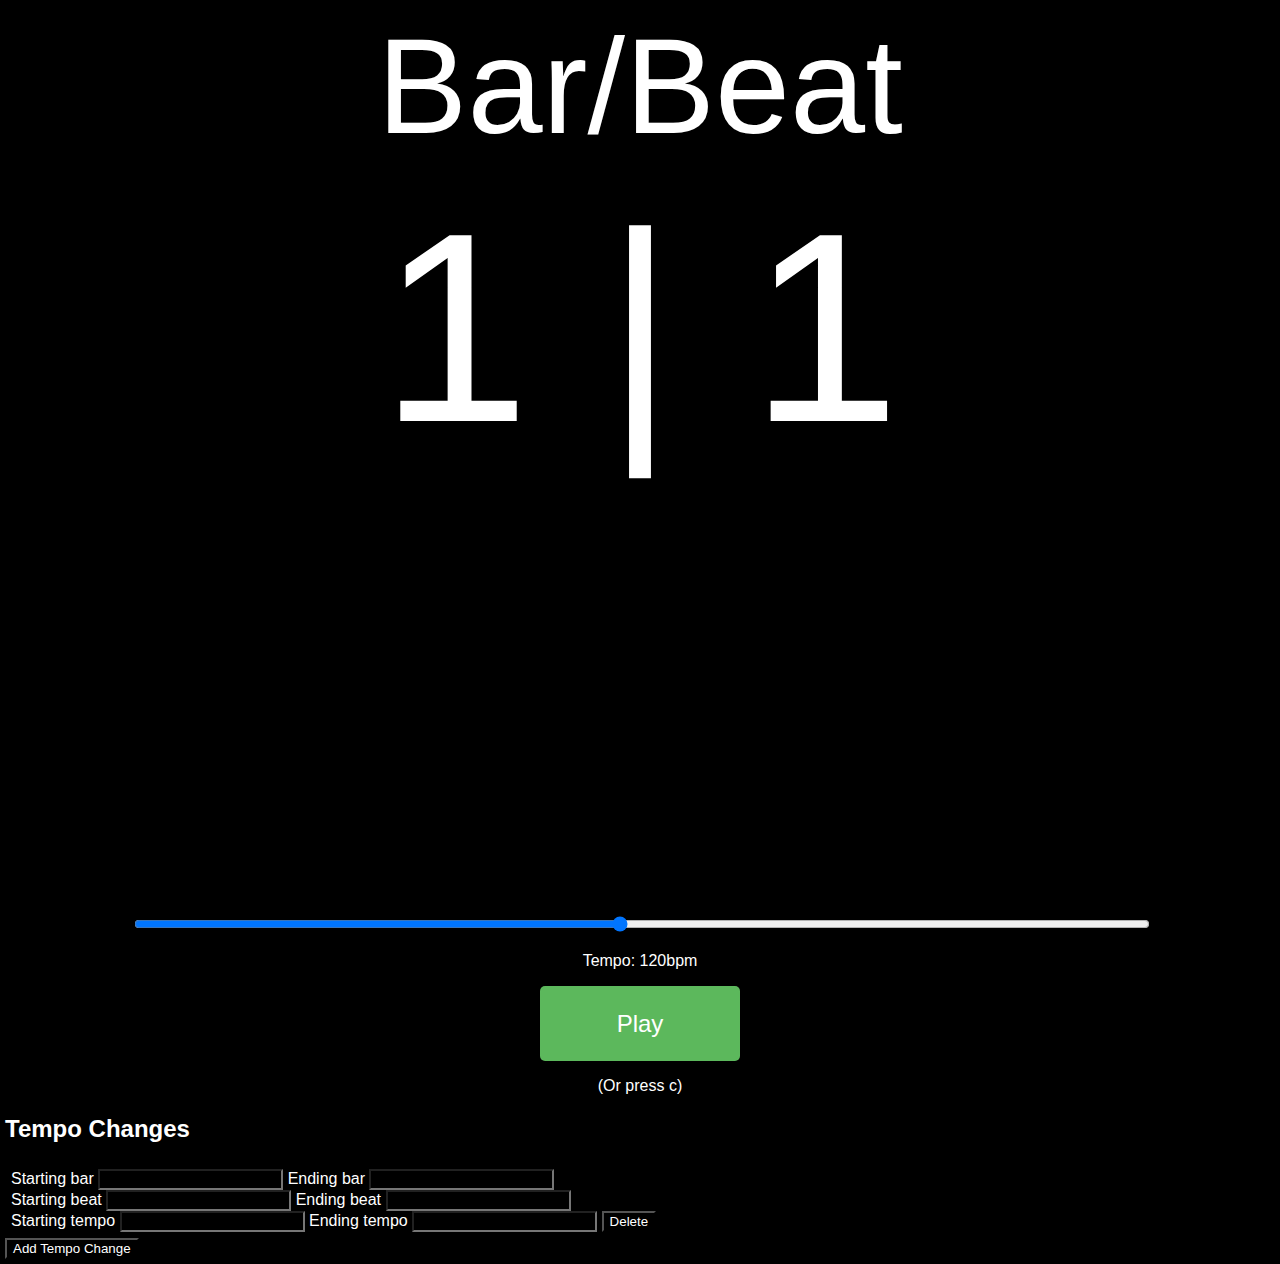
==== index.html @ cd86cff8 "rename for github pages" ====
<!DOCTYPE html>

<html>
    <head>
        <meta charset="utf-8">
        <link href="metronome.css" rel="stylesheet" type="text/css">
    </head>

    <body>
        <main>
        <div id="top-header">
            <p>Bar/Beat</p>
        </div>
        <div id="main-focus">
        <p><span id="bar-text">1</span> | <span id="beat-text">1</span></p>
        </div>
        </main>

        <div id="controls">
        <div class="slide-container">
            <input type="range" min="10" max="240" value="120" class="slider" id="tempo-slider">
            <p>Tempo: <span id="tempo-text">120</span>bpm</p>
        </div>
        <div class="centered">
            <button id="toggle-button">Play</button>
            <p>(Or press c)</p>
        </div>


        <div class="tempo-changes">
            <h2>Tempo Changes</h2>
                <form class="tempo-change">
                    <label for="starting-bar">Starting bar</label>
                    <input type="number" name="starting-bar">
                    <label for="ending-bar">Ending bar</label>
                    <input type="number" name="ending-bar">
                    <br>
                    <label for="starting-beat">Starting beat</label>
                    <input type="number" name="starting-beat">
                    <label for="ending-beat">Ending beat</label>
                    <input type="number" name="ending-beat">
                    <br>
                    <label for="starting-tempo">Starting tempo</label>
                    <input type="number" name="starting-tempo">
                    <label for="ending-tempo">Ending tempo</label>
                    <input type="number" name="ending-tempo">
                    <button type="button">Delete</button>
                </form>
        </div>
        <button id="add-tempo-change">Add Tempo Change</button>


        </div>

        <!--
        <div class="signature-changes">
            <h2>Time Signature Changes</h2>
            <form class="signature-change">
                <input type="number" name="measure">
                <input type="number" name="note">
                <input type="number" name="beats">
            </form>
        </div>

        <details>
            <summary>Raymond Section</summary>
            <h3>Load/Save current settings</h3>
            <form>
                <textarea id="rawtext"></textarea>
            </form>
        </details>
        -->

        <audio id="beat-audio-main" src="Noise_Accent.mp3"  preload="auto"></audio>
        <audio id="beat-audio-secondary" src="Noise_Regular.mp3"  preload="auto"></audio>

        <script src="metronome.js"></script>
    </body>
</html>
---- metronome.css ----
* {
    box-sizing: border-box;
    font-family: -apple-system, BlinkMacSystemFont, "Segoe UI", Roboto, Helvetica, Arial, sans-serif, sans-serif;
    color: white;
    background-color: black;
}

body {
    margin: 0;
}

main {
    min-height: 100vh;
}

#controls {
    padding: 5px;
}

.tempo-change {
    border: 1px solid black;
    width: fit-content;
    padding: 5px;
    border-radius: 5px;
}

#top-header {
    text-align: center;
    font-size: 15vmin;
}

#top-header p {
    margin: 1vmin;
}

#main-focus {
    text-align: center;
    font-size: 30vmin;
}

#main-focus p {
    margin-top: 0px;
    margin-bottom: 20px;
}

.slide-container {
    width: 80%;
    margin-left: 10%;
    text-align: center;
}

#tempo-slider {
    width: 100%;
}

#toggle-button {
    font-size: 24px;
    width: 200px;
    height: 75px;
    border-radius: 5px;
    border: none;
    background-color: #5cb85c;  
}

.centered {
    margin: auto;
    width: 200px;
    text-align: center;
}
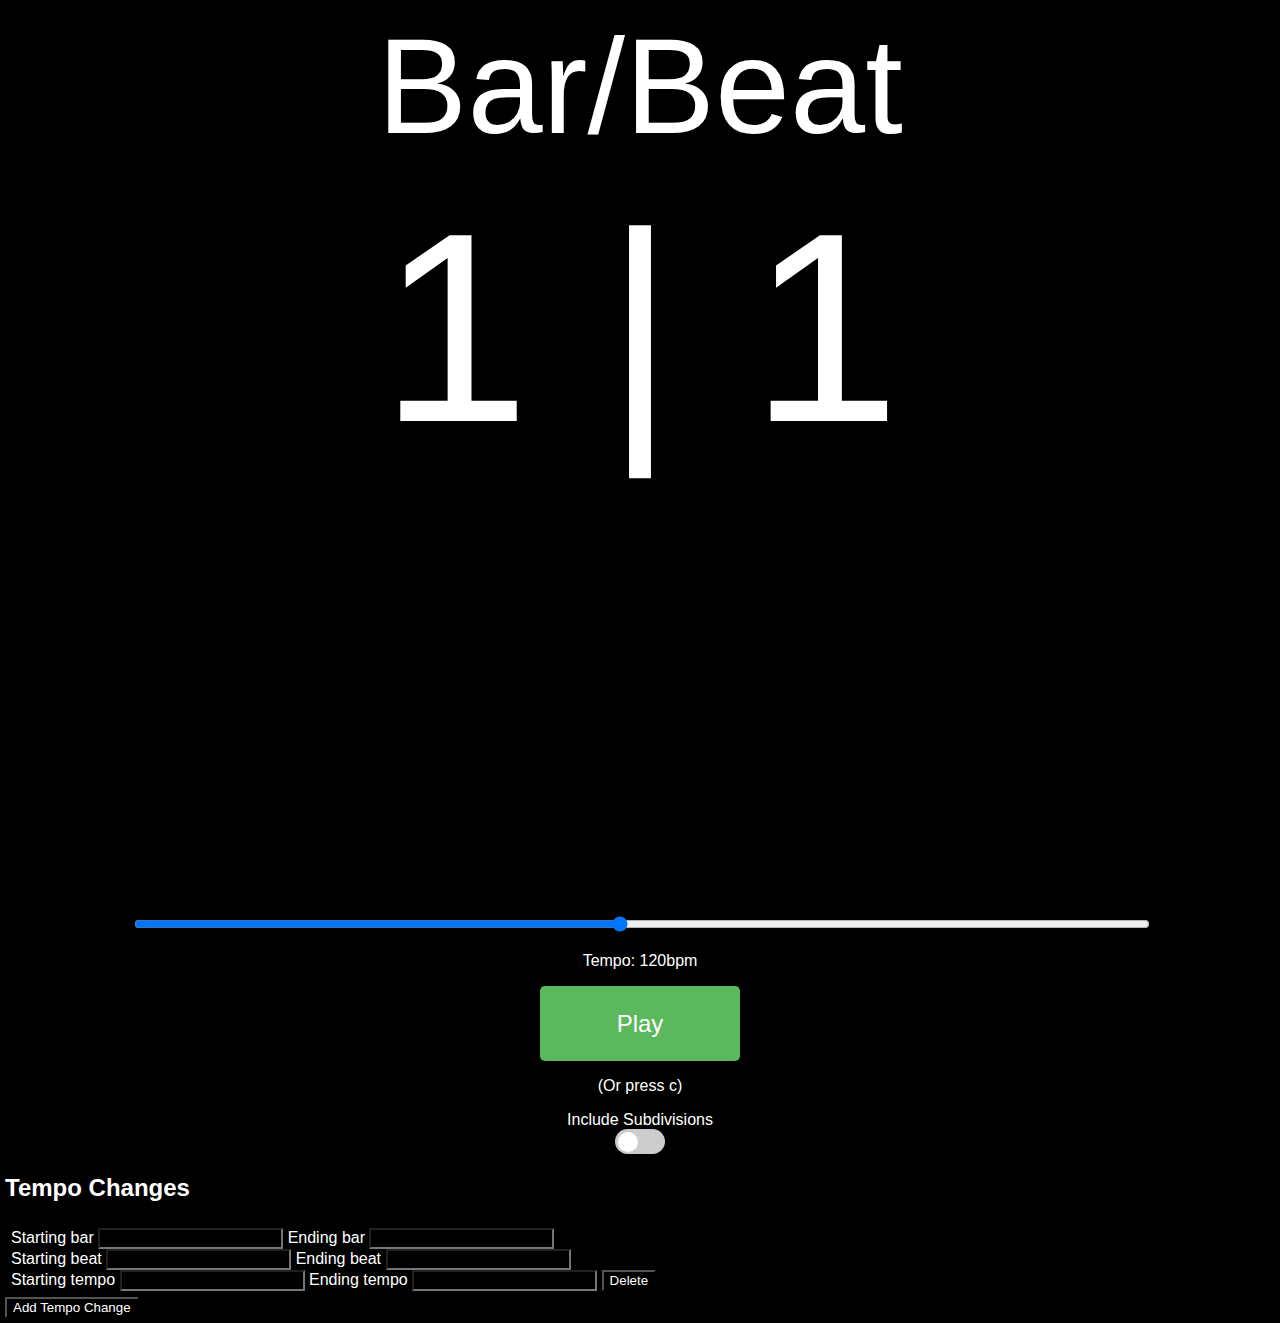
==== commit 887208b4: "Added Subivisions?" ====
--- a/index.html
+++ b/index.html
@@ -24,6 +24,11 @@
         <div class="centered">
             <button id="toggle-button">Play</button>
             <p>(Or press c)</p>
+            <span>Include Subdivisions</span>
+            <label class="switch">
+                <input type="checkbox" id="toggle-subdivisions">
+                <span class="toggle-slider"></span>
+            </label>
         </div>
 
 
@@ -73,6 +78,7 @@
 
         <audio id="beat-audio-main" src="Noise_Accent.mp3"  preload="auto"></audio>
         <audio id="beat-audio-secondary" src="Noise_Regular.mp3"  preload="auto"></audio>
+        <audio id="beat-audio-subdivision" src="Noise_Subdivision.mp3" preload="auto"></audio>
 
         <script src="metronome.js"></script>
     </body>
--- a/metronome.css
+++ b/metronome.css
@@ -66,4 +66,54 @@
     margin: auto;
     width: 200px;
     text-align: center;
+}
+
+/*Toggle subdivisions*/
+.switch {
+    position: relative;
+    display: inline-block;
+    width: 50px;
+    height: 25px;
+}
+
+.switch input {
+    opacity: 0;
+    height: 0;
+    width: 0;
+}
+
+.toggle-slider {
+    position: absolute;
+    cursor: pointer;
+    border-radius: 12.5px;
+    top: 0;
+    left: 0;
+    right: 0;
+    bottom: 0;
+    background-color: #cccccc;
+    transition: .5s;
+}
+
+.toggle-slider:before {
+    position: absolute;
+    content: "";
+    left: 2.5px;
+    bottom: 2.5px;
+    height: 20px;
+    width: 20px;
+    border-radius: 12.5px;
+    background-color: white;
+    transition: .5s;
+}
+
+input:checked + .toggle-slider {
+    background-color: #5cb85c;
+}
+
+input:focus + .toggle-slider {
+    box-shadow: 0 0 1px #5cb85c;
+}
+
+input:checked + .toggle-slider:before {
+    transform: translateX(25px);
 }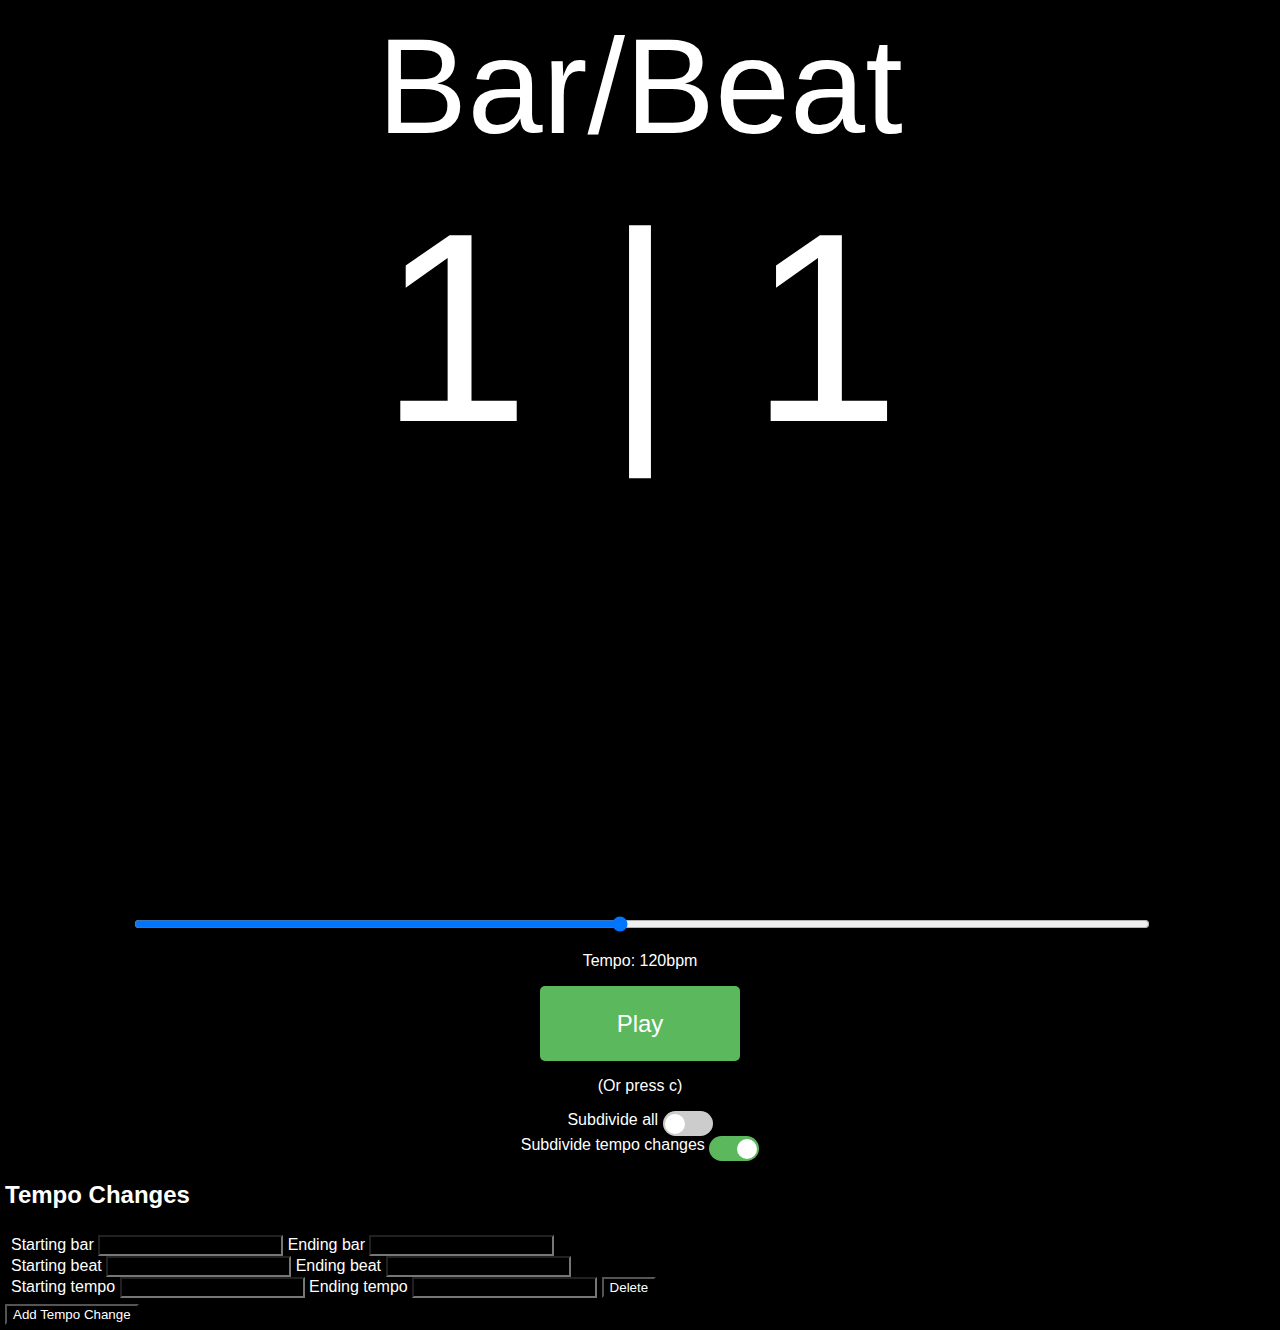
==== commit 398cb0b5: "Option to subdivide only tempo changes" ====
--- a/index.html
+++ b/index.html
@@ -4,6 +4,7 @@
     <head>
         <meta charset="utf-8">
         <link href="metronome.css" rel="stylesheet" type="text/css">
+        <title>♫Metronome♫</title>
     </head>
 
     <body>
@@ -24,12 +25,19 @@
         <div class="centered">
             <button id="toggle-button">Play</button>
             <p>(Or press c)</p>
-            <span>Include Subdivisions</span>
-            <label class="switch">
-                <input type="checkbox" id="toggle-subdivisions">
-                <span class="toggle-slider"></span>
-            </label>
-        </div>
+
+        <span>Subdivide all</span>
+        <label class="switch">
+            <input type="checkbox" id="toggle-subdivisions">
+            <span class="toggle-slider"></span>
+        </label>
+        <br>
+        <span>Subdivide tempo changes</span>
+        <label class="switch">
+            <input type="checkbox" id="toggle-tempo-subdivisions" checked="true">
+            <span class="toggle-slider"></span>
+        </label>
+    </div>
 
 
         <div class="tempo-changes">
--- a/metronome.css
+++ b/metronome.css
@@ -64,7 +64,6 @@
 
 .centered {
     margin: auto;
-    width: 200px;
     text-align: center;
 }
 
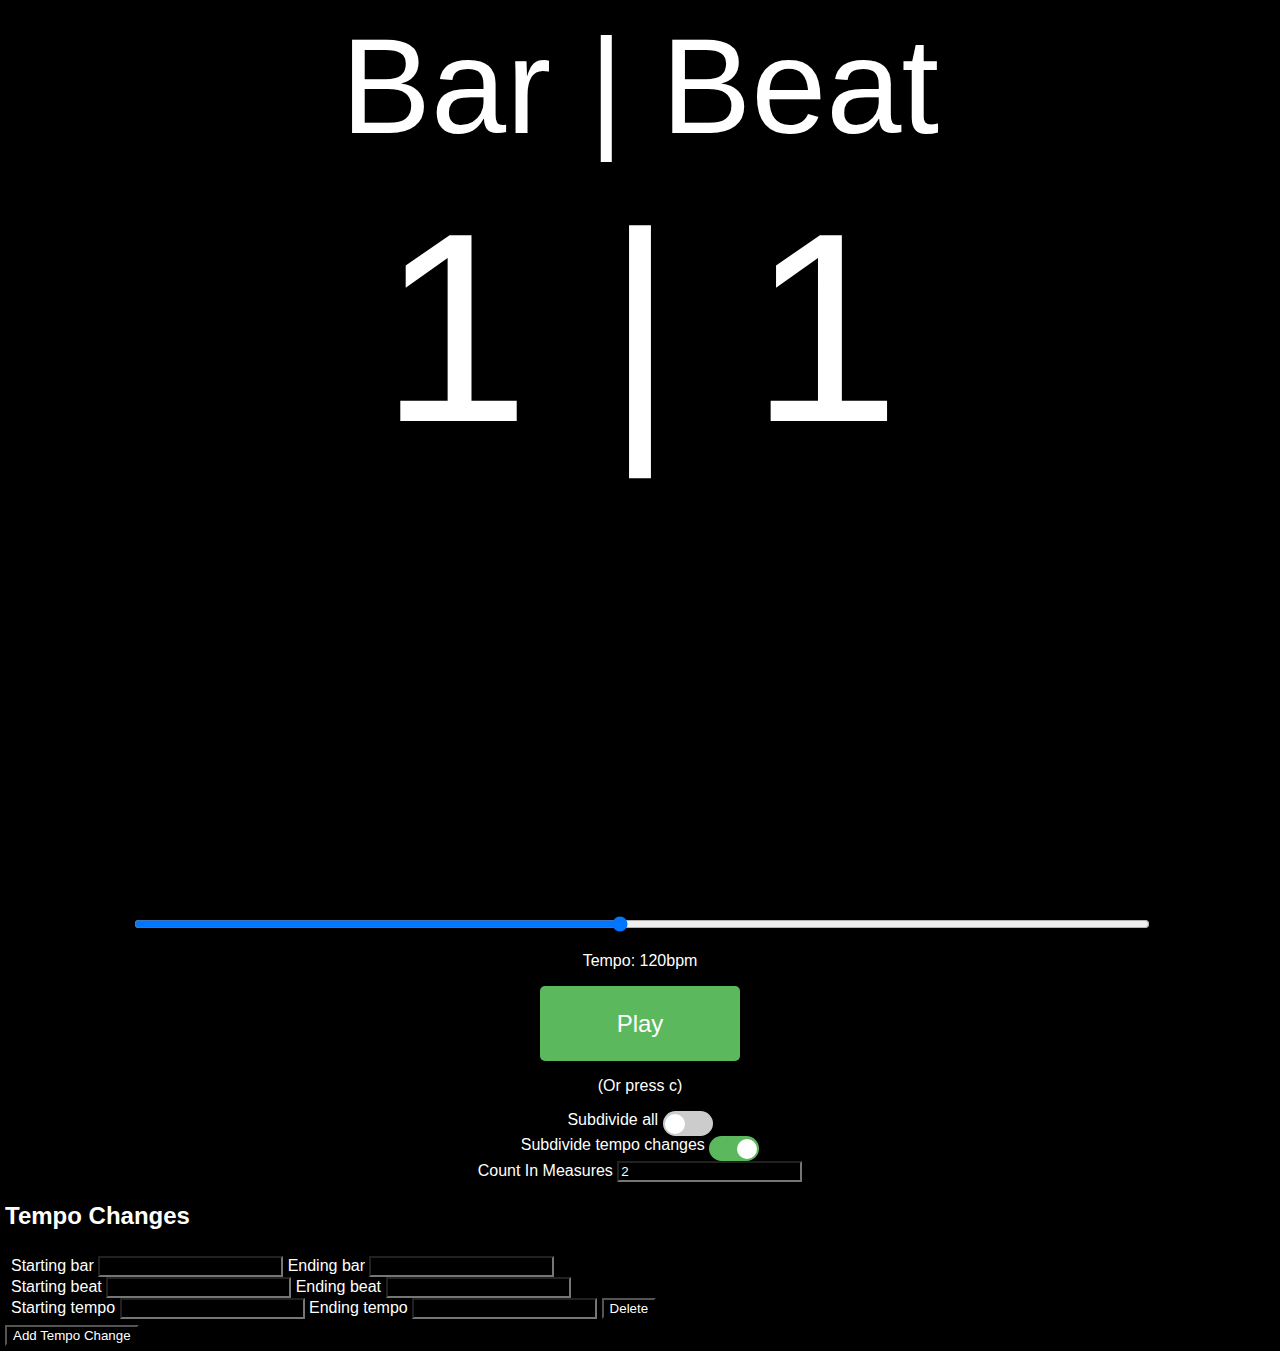
==== commit 1e8bee39: "Count in added" ====
--- a/index.html
+++ b/index.html
@@ -10,7 +10,7 @@
     <body>
         <main>
         <div id="top-header">
-            <p>Bar/Beat</p>
+            <p>Bar | Beat</p>
         </div>
         <div id="main-focus">
         <p><span id="bar-text">1</span> | <span id="beat-text">1</span></p>
@@ -18,49 +18,57 @@
         </main>
 
         <div id="controls">
-        <div class="slide-container">
-            <input type="range" min="10" max="240" value="120" class="slider" id="tempo-slider">
-            <p>Tempo: <span id="tempo-text">120</span>bpm</p>
-        </div>
-        <div class="centered">
-            <button id="toggle-button">Play</button>
-            <p>(Or press c)</p>
+            <div class="slide-container">
+                <input type="range" min="10" max="240" value="120" class="slider" id="tempo-slider">
+                <p>Tempo: <span id="tempo-text">120</span>bpm</p>
+            </div>
+            <div class="centered">
+                <button id="toggle-button">Play</button>
+                <p>(Or press c)</p>
 
-        <span>Subdivide all</span>
-        <label class="switch">
-            <input type="checkbox" id="toggle-subdivisions">
-            <span class="toggle-slider"></span>
-        </label>
-        <br>
-        <span>Subdivide tempo changes</span>
-        <label class="switch">
-            <input type="checkbox" id="toggle-tempo-subdivisions" checked="true">
-            <span class="toggle-slider"></span>
-        </label>
-    </div>
+                <span>Subdivide all</span>
+                <label class="switch">
+                    <input type="checkbox" id="toggle-subdivisions">
+                    <span class="toggle-slider"></span>
+                </label>
+                <br>
+                <span>Subdivide tempo changes</span>
+                <label class="switch">
+                    <input type="checkbox" id="toggle-tempo-subdivisions" checked="true">
+                    <span class="toggle-slider"></span>
+                </label>
 
+                <div>
+                    <label>
+                        Count In Measures
+                        <input type="number" id="countin" value="2">
+                    </label>
+                </div>
+            </div>
 
-        <div class="tempo-changes">
-            <h2>Tempo Changes</h2>
-                <form class="tempo-change">
-                    <label for="starting-bar">Starting bar</label>
-                    <input type="number" name="starting-bar">
-                    <label for="ending-bar">Ending bar</label>
-                    <input type="number" name="ending-bar">
-                    <br>
-                    <label for="starting-beat">Starting beat</label>
-                    <input type="number" name="starting-beat">
-                    <label for="ending-beat">Ending beat</label>
-                    <input type="number" name="ending-beat">
-                    <br>
-                    <label for="starting-tempo">Starting tempo</label>
-                    <input type="number" name="starting-tempo">
-                    <label for="ending-tempo">Ending tempo</label>
-                    <input type="number" name="ending-tempo">
-                    <button type="button">Delete</button>
-                </form>
-        </div>
-        <button id="add-tempo-change">Add Tempo Change</button>
+            
+
+            <div class="tempo-changes">
+                <h2>Tempo Changes</h2>
+                    <form class="tempo-change">
+                        <label for="starting-bar">Starting bar</label>
+                        <input type="number" name="starting-bar">
+                        <label for="ending-bar">Ending bar</label>
+                        <input type="number" name="ending-bar">
+                        <br>
+                        <label for="starting-beat">Starting beat</label>
+                        <input type="number" name="starting-beat">
+                        <label for="ending-beat">Ending beat</label>
+                        <input type="number" name="ending-beat">
+                        <br>
+                        <label for="starting-tempo">Starting tempo</label>
+                        <input type="number" name="starting-tempo">
+                        <label for="ending-tempo">Ending tempo</label>
+                        <input type="number" name="ending-tempo">
+                        <button type="button">Delete</button>
+                    </form>
+            </div>
+            <button id="add-tempo-change">Add Tempo Change</button>
 
 
         </div>
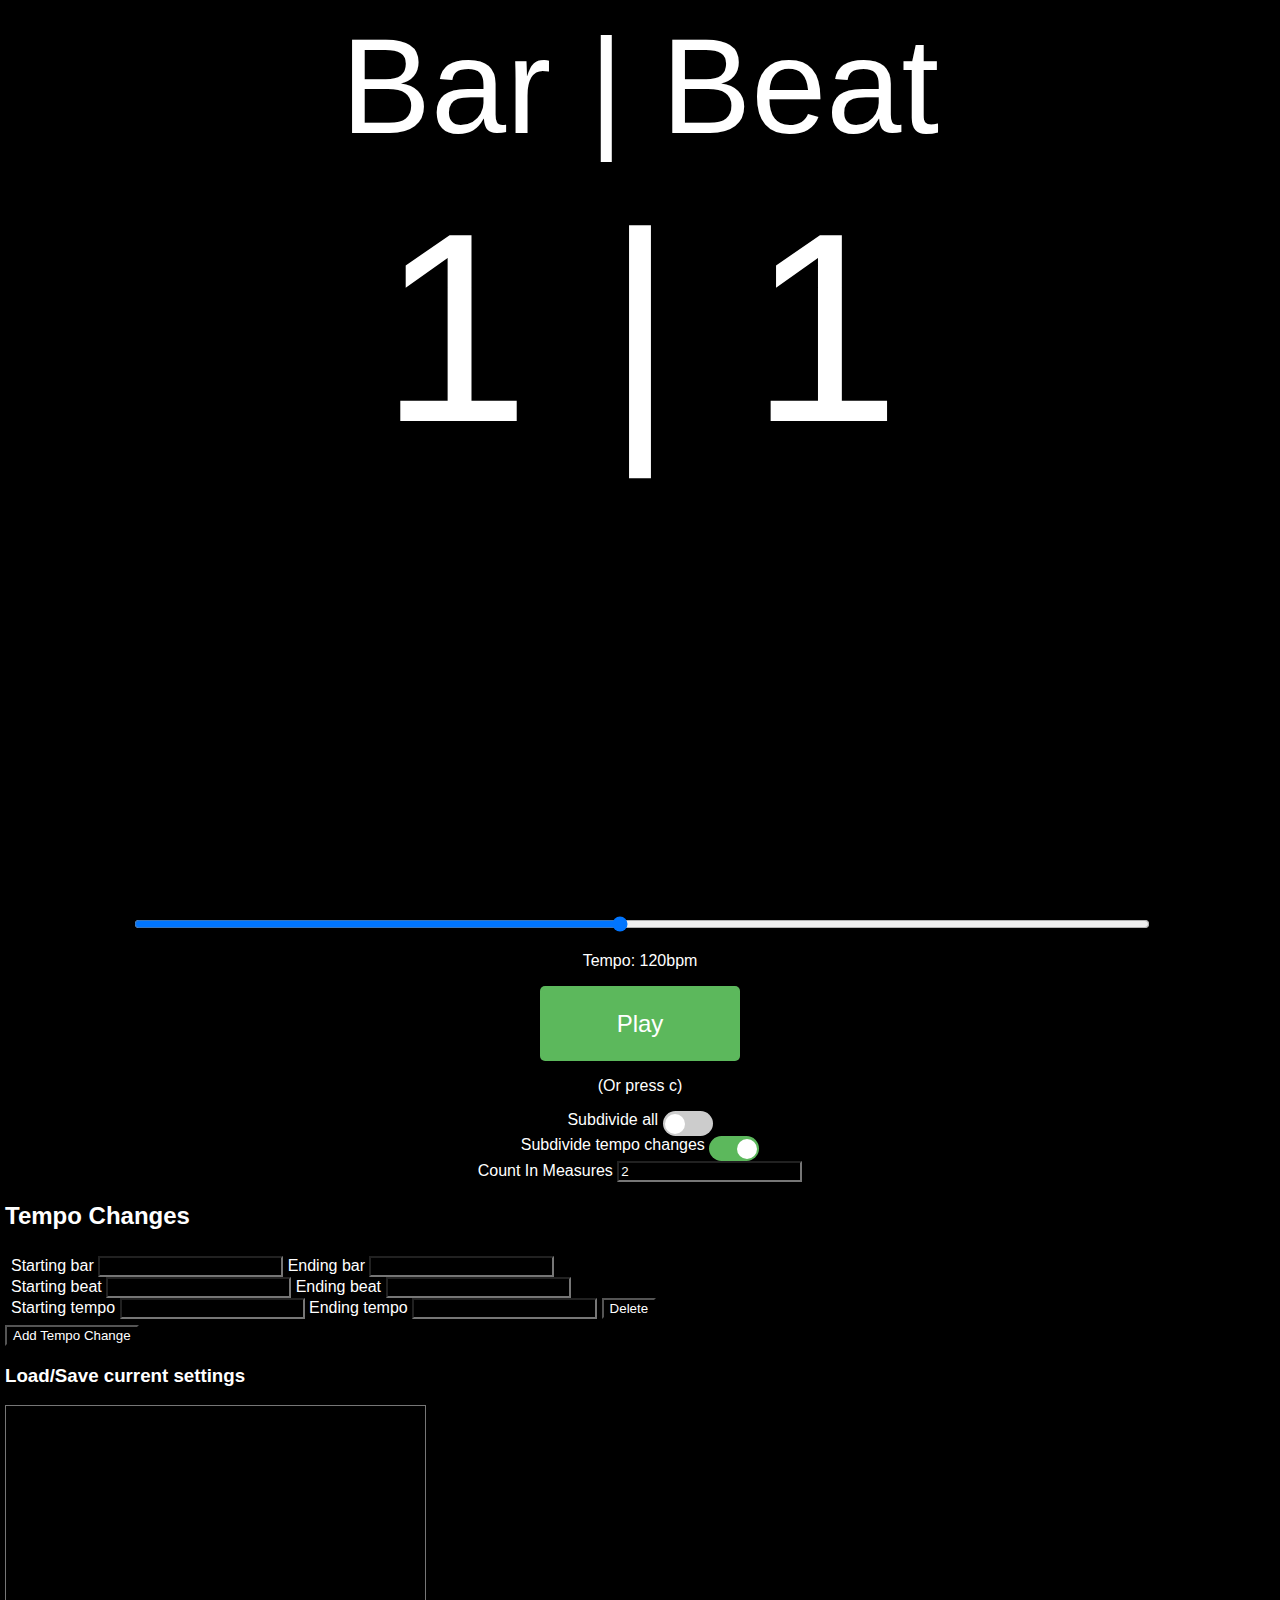
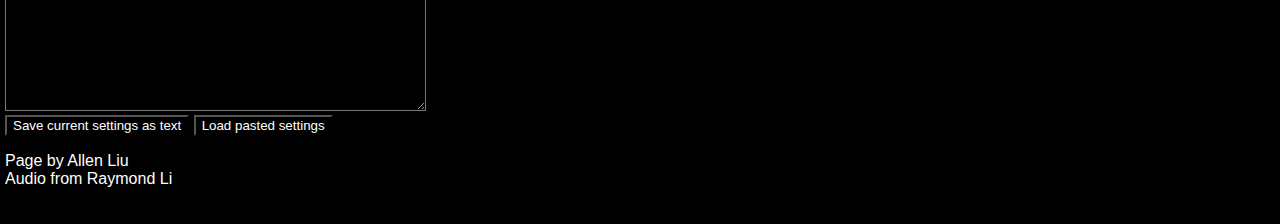
==== commit 88a7c994: "Save/Load features? + Credits" ====
--- a/index.html
+++ b/index.html
@@ -3,8 +3,10 @@
 <html>
     <head>
         <meta charset="utf-8">
+        <meta name="viewport" content="width=device-width, initial-scale=1.0">
+        <meta author="Allen Liu">
         <link href="metronome.css" rel="stylesheet" type="text/css">
-        <title>♫Metronome♫</title>
+        <title>♫ Metronome ♫</title>
     </head>
 
     <body>
@@ -46,8 +48,6 @@
                 </div>
             </div>
 
-            
-
             <div class="tempo-changes">
                 <h2>Tempo Changes</h2>
                     <form class="tempo-change">
@@ -70,7 +70,14 @@
             </div>
             <button id="add-tempo-change">Add Tempo Change</button>
 
+            <h3>Load/Save current settings</h3>
+            <form>
+                <textarea id="save-field" cols="50" rows="20"></textarea>
+            </form>
+            <button id="save-button">Save current settings as text</button>
+            <button id="load-button">Load pasted settings</button>
 
+            <p>Page by Allen Liu<br>Audio from Raymond Li</p>
         </div>
 
         <!--
@@ -82,15 +89,9 @@
                 <input type="number" name="beats">
             </form>
         </div>
+        -->
 
-        <details>
-            <summary>Raymond Section</summary>
-            <h3>Load/Save current settings</h3>
-            <form>
-                <textarea id="rawtext"></textarea>
-            </form>
-        </details>
-        -->
+        
 
         <audio id="beat-audio-main" src="Noise_Accent.mp3"  preload="auto"></audio>
         <audio id="beat-audio-secondary" src="Noise_Regular.mp3"  preload="auto"></audio>
--- a/metronome.css
+++ b/metronome.css
@@ -15,6 +15,7 @@
 
 #controls {
     padding: 5px;
+    padding-bottom: 20px;
 }
 
 .tempo-change {
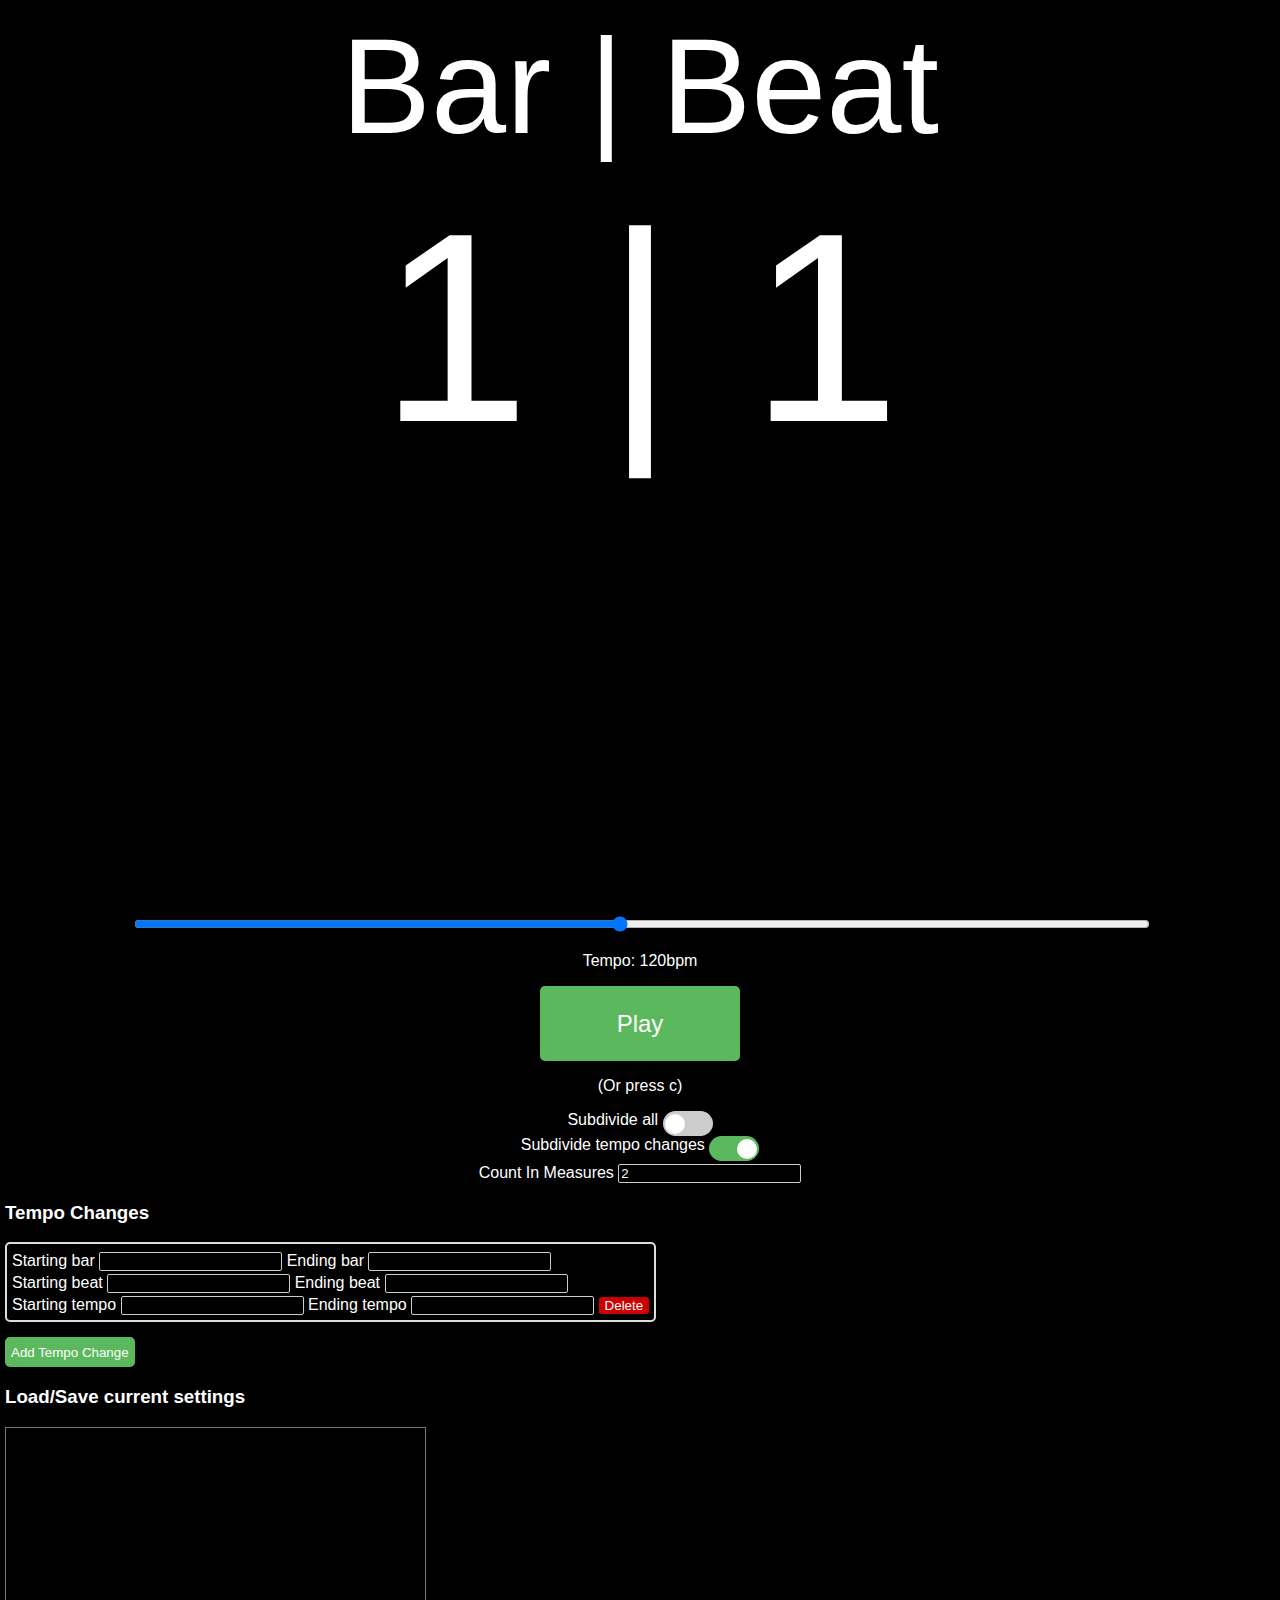
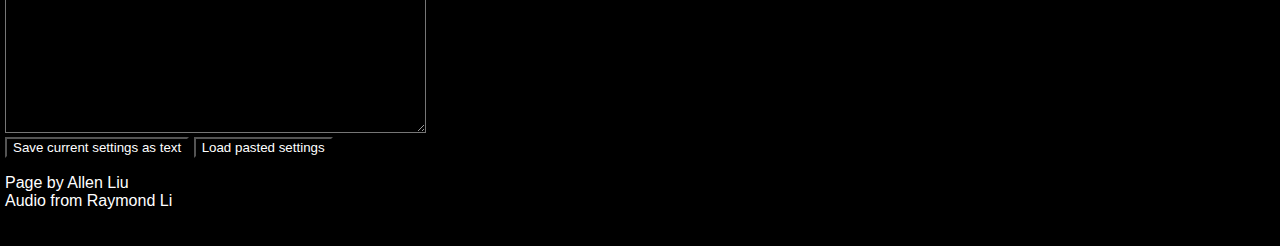
==== commit dfc18edd: "Added base64 load/save + slightly better(?) css" ====
--- a/index.html
+++ b/index.html
@@ -49,7 +49,7 @@
             </div>
 
             <div class="tempo-changes">
-                <h2>Tempo Changes</h2>
+                <h3>Tempo Changes</h3>
                     <form class="tempo-change">
                         <label for="starting-bar">Starting bar</label>
                         <input type="number" name="starting-bar">
@@ -65,7 +65,7 @@
                         <input type="number" name="starting-tempo">
                         <label for="ending-tempo">Ending tempo</label>
                         <input type="number" name="ending-tempo">
-                        <button type="button">Delete</button>
+                        <button class="delete-button" type="button">Delete</button>
                     </form>
             </div>
             <button id="add-tempo-change">Add Tempo Change</button>
--- a/metronome.css
+++ b/metronome.css
@@ -19,10 +19,35 @@
 }
 
 .tempo-change {
-    border: 1px solid black;
+    border: 2px solid #dddddd;
     width: fit-content;
     padding: 5px;
     border-radius: 5px;
+    margin-bottom: 5px;
+}
+
+.delete-button {
+    background-color: #cc0000;
+    border: none;
+    border-radius: 3px;
+    transition: .5s;
+}
+
+.delete-button:hover {
+    background-color: #ee0000;
+}
+
+#add-tempo-change {
+    margin-top: 10px;
+    background-color: #5cb85c;
+    border: none;
+    border-radius: 5px;
+    height: 30px;
+    transition: .5s;
+}
+
+#add-tempo-change:hover {
+    background-color: #7cd87c;
 }
 
 #top-header {
@@ -61,6 +86,11 @@
     border-radius: 5px;
     border: none;
     background-color: #5cb85c;  
+    transition: .5s;
+}
+
+#toggle-button:hover {
+    background-color: #7cd87c;
 }
 
 .centered {
@@ -116,4 +146,10 @@
 
 input:checked + .toggle-slider:before {
     transform: translateX(25px);
+}
+
+input[type="number"] {
+    margin-top: 3px;
+    border: 1px solid #cccccc;
+    border-radius: 2px;
 }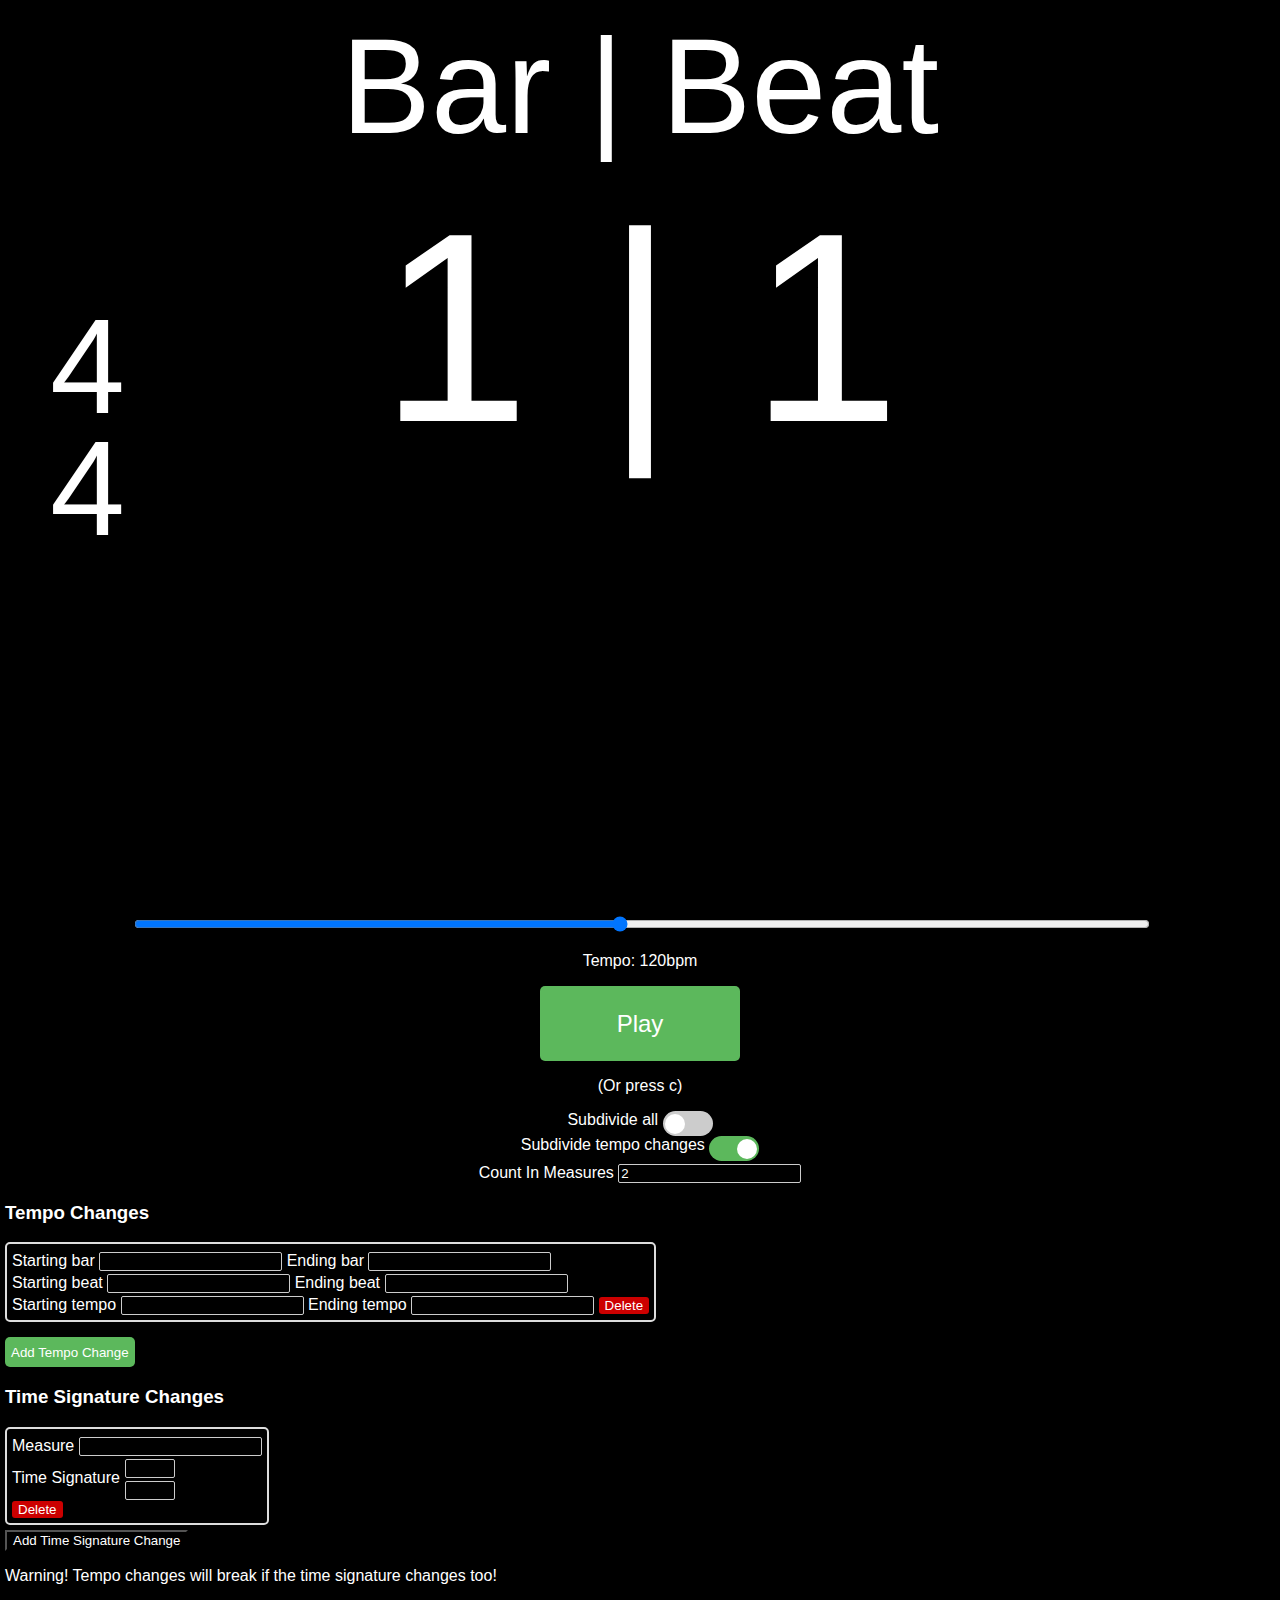
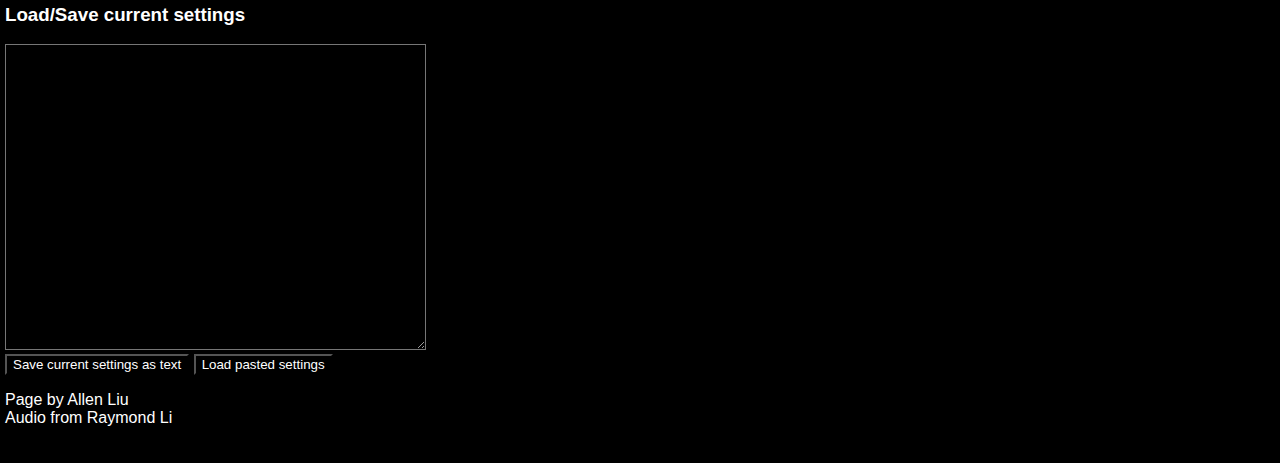
==== commit 6f20bbe2: "Added time signature changes" ====
--- a/index.html
+++ b/index.html
@@ -16,6 +16,9 @@
         </div>
         <div id="main-focus">
         <p><span id="bar-text">1</span> | <span id="beat-text">1</span></p>
+        </div>
+        <div id="time-sig-indicator">
+            <span id="time-sig-beat-text">4</span><span id="time-sig-note-text">4</span>
         </div>
         </main>
 
@@ -70,6 +73,26 @@
             </div>
             <button id="add-tempo-change">Add Tempo Change</button>
 
+            <div class="time-changes">
+                <h3>Time Signature Changes</h3>
+                <form class="time-change">
+                    <label for="measure">Measure</label>
+                    <input type="number" name="measure">
+                    <br>
+                    <span class="time-sig-wrapper">
+                        Time Signature  
+                        <span class="time-sig">
+                        <input type="number" name="beat">
+                        <input type="number" name="note">
+                        </span>
+                    </span>
+                    <button class="delete-button" type="button">Delete</button>
+                </form>
+            </div>
+            <button id="add-time-change">Add Time Signature Change</button>
+
+            <p>Warning! Tempo changes will break if the time signature changes too!</p>
+
             <h3>Load/Save current settings</h3>
             <form>
                 <textarea id="save-field" cols="50" rows="20"></textarea>
@@ -80,19 +103,6 @@
             <p>Page by Allen Liu<br>Audio from Raymond Li</p>
         </div>
 
-        <!--
-        <div class="signature-changes">
-            <h2>Time Signature Changes</h2>
-            <form class="signature-change">
-                <input type="number" name="measure">
-                <input type="number" name="note">
-                <input type="number" name="beats">
-            </form>
-        </div>
-        -->
-
-        
-
         <audio id="beat-audio-main" src="Noise_Accent.mp3"  preload="auto"></audio>
         <audio id="beat-audio-secondary" src="Noise_Regular.mp3"  preload="auto"></audio>
         <audio id="beat-audio-subdivision" src="Noise_Subdivision.mp3" preload="auto"></audio>
--- a/metronome.css
+++ b/metronome.css
@@ -11,14 +11,27 @@
 
 main {
     min-height: 100vh;
+    position: relative;
 }
+
+#time-sig-indicator {
+    text-align:center;
+    display: flex;
+    flex-direction: column;
+    font-size: 15vmin;
+    position: absolute;
+    top: 33vmin;
+    left: 50px;
+    line-height: 0.9;
+}
+
 
 #controls {
     padding: 5px;
     padding-bottom: 20px;
 }
 
-.tempo-change {
+.tempo-change, .time-change {
     border: 2px solid #dddddd;
     width: fit-content;
     padding: 5px;
@@ -37,7 +50,7 @@
     background-color: #ee0000;
 }
 
-#add-tempo-change {
+#add-tempo-change, #add-signature-change {
     margin-top: 10px;
     background-color: #5cb85c;
     border: none;
@@ -46,7 +59,7 @@
     transition: .5s;
 }
 
-#add-tempo-change:hover {
+#add-tempo-change:hover, #add-signature-change:hover {
     background-color: #7cd87c;
 }
 
@@ -152,4 +165,21 @@
     margin-top: 3px;
     border: 1px solid #cccccc;
     border-radius: 2px;
+}
+
+.time-sig-wrapper {
+    display: flex;
+    align-items: center;
+}
+
+.time-sig {
+    margin-left: 5px;
+    margin-right: 15px;
+    display: flex;
+    flex-direction: column;
+    width: max-content;
+}
+
+.time-sig input {
+    width: 50px;
 }